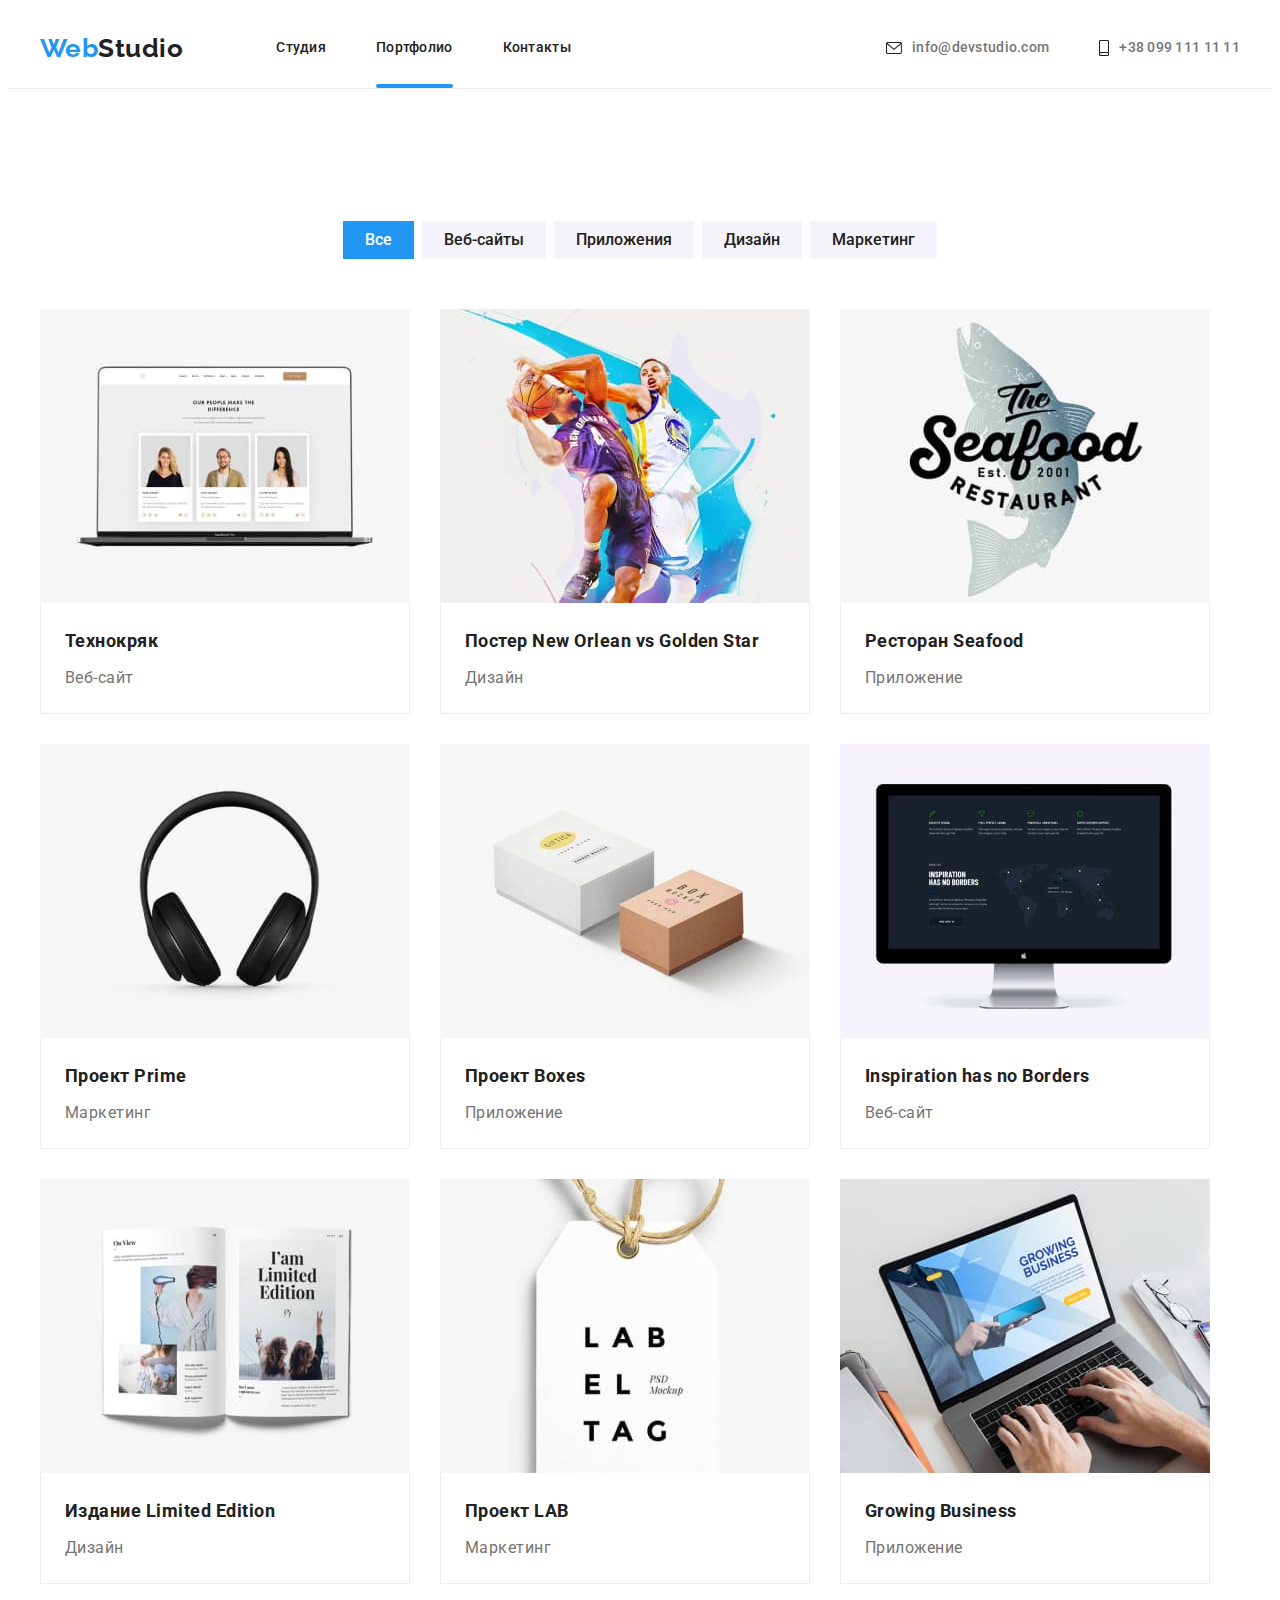
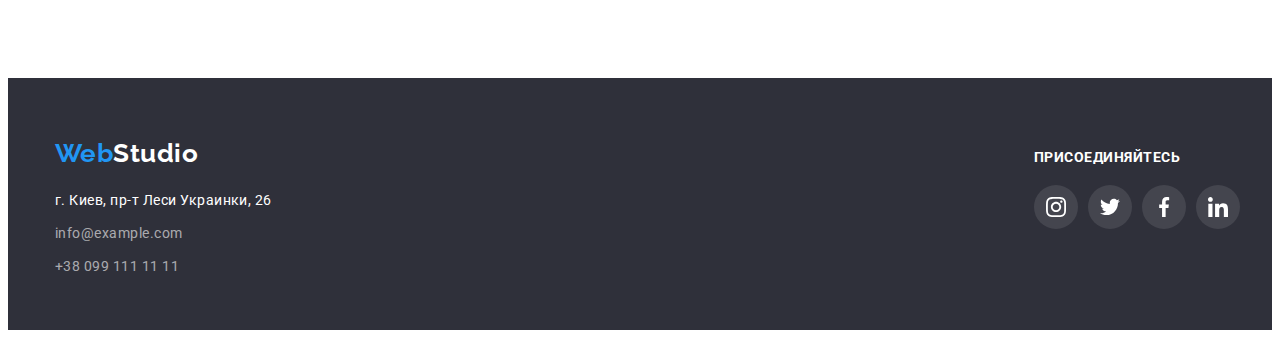
==== portfolio.html @ d1f73ea0 "footer form" ====
<!DOCTYPE html>
<html lang="ru">
<head>
    <meta charset="UTF-8">
    <meta http-equiv="X-UA-Compatible" content="IE=edge">
    <meta name="viewport" content="width=device-width, initial-scale=1.0">
    <title>portfolio</title>
    <link rel="preconnect" href="https://fonts.googleapis.com">
    <link rel="preconnect" href="https://fonts.gstatic.com" crossorigin>
    <link href="https://fonts.googleapis.com/css2?family=Raleway:wght@700&family=Roboto:wght@400;500;700;900&display=swap"
        rel="stylesheet">
    <link rel="stylesheet" href="https://cdnjs.cloudflare.com/ajax/libs/modern-normalize/1.1.0/modern-normalize.min.css"
        integrity="sha512-wpPYUAdjBVSE4KJnH1VR1HeZfpl1ub8YT/NKx4PuQ5NmX2tKuGu6U/JRp5y+Y8XG2tV+wKQpNHVUX03MfMFn9Q=="
        crossorigin="anonymous" referrerpolicy="no-referrer" />
        <link rel="stylesheet" href="css/style.css">
</head>
<body>

<header>
    <div class="container header">
        <nav class="nav-links">
            <a href="/" class="logo" lang="en">
                <span class="logo-color">Web</span>Studio
            </a>
            <ul class="site-nav">
                <li class="item"> <a class="link" href="./index.html">Студия</a></li>
                <li class="item"> <a class="current link" href="./portfolio.html">Портфолио</a> </li>
                <li class="item"> <a class="link" href="">Контакты</a></li>
            </ul>
        </nav>
        <ul class="auth-nav">
            <li class="item">
                <a class="link" lang="en" href="mailto:info@devstudio.com">
                    <svg class="icon" width="16" height="12">
                        <use href="./image/symbol-defs.svg#icon-envelope-1"></use>
                    </svg>
                    info@devstudio.com
                </a>
            </li>
            <li class="item"><a class="link" href="tel:+380991111111">
                    <svg class="icon" width="10" height="16">
                        <use href="./image/symbol-defs.svg#icon-smartphone-1"></use>
                    </svg>
                    +38 099 111 11 11</a>
            </li>
        </ul>
    </div>
</header>


<main>
    <section class="section our-work">
    <div class="container">
        <h1 class="benefits-title">Обзор работ</h1>
        <ul class="benefits-button">
            <li class="button-style item"> <button type="button" class="button">Все</button></li>
            <li class="item"><button type="button" class="button">Веб-сайты</button></li>
            <li class="item"> <button type="button" class="button">Приложения</button></li>
            <li class="item"><button type="button" class="button">Дизайн</button></li>
            <li class="item"><button type="button" class="button">Маркетинг</button></li>
        </ul>
        
        <ul class="benefits-text">
            <li class="benefits-element"> <a href="/">
                    <div class="thumb">
                        <img src="image/portfolio/img1sq.jpg" alt="Технокряк" width="370">
                        <div class="overlay">
                            <p class="text">Технокряк это современная площадка распространения коронавируса. Компании используют эту платформу для цифрового
                                шпионажа и атак на защищённые сервера конкурентов.</p>
                        </div>
                    </div>
                    <div class="text">
                    <h2 class="title">Технокряк</h2>
                    <p>Веб-сайт</p>
                    </div>
                </a>
            </li>
        
            <li class="benefits-element" > <a href="/">
                    <div class="thumb">
                        <img src="image/portfolio/img2sq.jpg" alt="Постер" width="370">
                        <div class="overlay">
                            <p class="text">Технокряк это современная площадка распространения коронавируса. Компании используют эту платформу
                                для цифрового
                                шпионажа и атак на защищённые сервера конкурентов.</p>
                        </div>
                    </div>
                    <div class="text">
                    <h2 class="title">Постер New Orlean vs Golden Star</h2>
                    <p>Дизайн</p>
                    </div>
                </a>
            </li>
        
            <li class="benefits-element" > <a href="/">
                   <div class="thumb">
                        <img src="image/portfolio/img3sq.jpg" alt="Шаблон проекта Ресторана" width="370">
                        <div class="overlay">
                            <p class="text">Технокряк это современная площадка распространения коронавируса. Компании используют эту платформу
                                для цифрового
                                шпионажа и атак на защищённые сервера конкурентов.</p>
                        </div>
                   </div>
                   <div class="text">
                    <h2 class="title">Ресторан Seafood</h2>
                    <p>Приложение</p>
                   </div> 
                </a>
            </li>
        
            <li class="benefits-element" > <a href="/">
                   <div class="thumb">
                        <img src="image/portfolio/img4sq.jpg" alt="Шаблон проекта" width="370">
                    <div class="overlay">
                            <p class="text">Технокряк это современная площадка распространения коронавируса. Компании используют эту платформу для цифрового
                                шпионажа и атак на защищённые сервера конкурентов.</p>
                        </div>
                   </div>
                    <div class="text">
                    <h2 class="title">Проект Prime</h2>
                    <p>Маркетинг</p>
                    </div>
                </a>
            </li>
        
            <li class="benefits-element" > <a href="/">
                   <div class="thumb">
                        <img src="image/portfolio/img5sq.jpg" alt="Шаблон проекта" width="370">
                        <div class="overlay">
                            <p class="text">Технокряк это современная площадка распространения коронавируса. Компании используют эту платформу
                                для цифрового
                                шпионажа и атак на защищённые сервера конкурентов.</p>
                        </div>
                   </div>
                    <div class="text">
                    <h2 class="title">Проект Boxes</h2>
                    <p>Приложение</p>
                    </div>
                </a>
            </li>
        
            <li class="benefits-element" > <a href="/">
                    <div class="thumb">
                        <img src="image/portfolio/img6sq.jpg" alt="Проект веб-сайта" width="370">
                        <div class="overlay">
                            <p class="text">Технокряк это современная площадка распространения коронавируса. Компании используют эту платформу
                                для цифрового
                                шпионажа и атак на защищённые сервера конкурентов.</p>
                        </div>
                    </div>
                    <div class="text">
                    <h2 class="title">Inspiration has no Borders</h2>
                    <p>Веб-сайт</p>
                    </div>
                </a>
            </li>
        
            <li class="benefits-element" > <a href="/">
                   <div class="thumb">
                        <img src="image/portfolio/img7sq.jpg" alt="Проект издания" width="370">
                        <div class="overlay">
                            <p class="text">Технокряк это современная площадка распространения коронавируса. Компании используют эту платформу
                                для цифрового
                                шпионажа и атак на защищённые сервера конкурентов.</p>
                        </div>
                   </div>
                    <div class="text">
                    <h2 class="title">Издание Limited Edition</h2>
                    <p>Дизайн</p>
                    </div>
                </a>
            </li>
        
            <li class="benefits-element" > <a href="/">
                   <div class="thumb">
                        <img src="image/portfolio/img8sq.jpg" alt="Маркетинговый проект" width="370">
                        <div class="overlay">
                            <p class="text">Технокряк это современная площадка распространения коронавируса. Компании используют эту платформу
                                для цифрового
                                шпионажа и атак на защищённые сервера конкурентов.</p>
                        </div>
                   </div>
                    <div class="text">
                    <h2 class="title">Проект LAB</h2>
                    <p>Маркетинг</p>
                    </div>
                </a>
            </li>
        
            <li class="benefits-element"> 
                <a href="/">
                   <div class="thumb">
                        <img src="image/portfolio/img9sq.jpg" alt="Шаблон приложения" width="370">
                        <div class="overlay">
                            <p class="text">Технокряк это современная площадка распространения коронавируса. Компании используют эту платформу
                                для цифрового
                                шпионажа и атак на защищённые сервера конкурентов.</p>
                        </div>
                   </div>
                    <div class="text">
                    <h2 class="title">Growing Business</h2>
                    <p>Приложение</p>
                    </div>
                </a>
            </li>
        </ul>
    </div>
    </section>
 



</main>

<footer class="footer">
    <div class="container join-container">
        <div class="container column">
            <a href="/" class="logo" lang="en">
                <span class="logo-color">Web</span>Studio
            </a>
            <address class="address">
                <p>г. Киев, пр-т Леси Украинки, 26 </p>
                <a href="mailto:info@example.com">info@example.com</a>
                <a href="tel:+380991111111">+38 099 111 11 11</a>
            </address>
        </div>
        <div class="join">
            <h2 class="join-title">ПРИСОЕДИНЯЙТЕСЬ</h2>
            <ul class="join-list">
                <li class="join-links">
                    <a class="link-icon" href="Instagram">
                        <svg class="icon" width="20" height="20">
                            <use href="./image/symbol-defs.svg#icon-instagram-2-2-1"></use>
                        </svg>
                    </a>
                </li>
                <li class="join-links">
                    <a class="link-icon" href="Twitter">
                        <svg class="icon" width="20" height="20">
                            <use href="./image/symbol-defs.svg#icon-twitter-1-1"></use>
                        </svg>
                    </a>
                </li>
                <li class="join-links">
                    <a class="link-icon" href="Facebook">
                        <svg class="icon" width="20" height="20">
                            <use href="./image/symbol-defs.svg#icon-facebook-1-1"></use>
                        </svg>
                    </a>
                </li>
                <li class="join-links">
                    <a class="link-icon" href="Linkedin">
                        <svg class="icon" width="20" height="20">
                            <use href="./image/symbol-defs.svg#icon-linkedin-1-1"></use>
                        </svg>
                    </a>
                </li>
            </ul>


        </div>
    </div>
</footer>

</body>
</html>
---- css/style.css ----
:root {
  --primary-text-color: #212121;
  --accent-color: #2196f3;
  --secondary-color: #757575;
  --white-color: #ffffff;
  --bg-group: #f5f4fa;
  --bg-footer: #2f303a;
  --bg-hero: #c4c4c4;
}

body {
  color: var(--primary-text-color);
  font-family: Roboto, sans-serif;
  letter-spacing: 0.03em;
}

h1,
h2,
h3,
h4,
h5,
ul,
p {
  margin-top: 0;
  margin-bottom: 0;
  padding-right: 0;
  padding-left: 0;
}

img {
  display: block;
  max-width: 100%;
  height: auto;
}
ul {
  list-style: none;
  display: inline-block;
}
a {
  text-decoration: none;
  display: block;
}

button {
  font-family: inherit;
}

.container {
  margin-left: auto;
  margin-right: auto;
  width: 1200px;
  padding-left: 15px;
  padding-right: 15px;
}
.section {
  padding-top: 94px;
  padding-bottom: 94px;
}

/*header*/

header {
  border-bottom: 1px solid #ececec;
}
.header,
.nav-links {
  padding-bottom: 0;
  display: flex;
  align-items: center;
  justify-content: space-between;
}
.logo {
  display: block;
  margin-right: 93px;

  color: var(--primary-text-color);
  font-family: Raleway, sans-serif;
  font-weight: 700;
  font-size: 26px;
  line-height: 1.19;
}

.site-nav,
.auth-nav {
  display: flex;
}

.logo-color {
  color: var(--accent-color);
}
.item + .item {
  margin-left: 50px;
}
.site-nav .link,
.auth-nav .link {
  display: block;
  padding-top: 32px;
  padding-bottom: 32px;
  color: var(--primary-text-color);
  font-weight: 500;
  font-size: 14px;
  line-height: 1.14;
  letter-spacing: 0.02em;
  transition: color 250ms cubic-bezier(0.4, 0, 0.2, 1);
}
.site-nav .item {
  position: relative;
}
.site-nav .current::after {
  content: '';
  text-decoration: underline;
  background-color: var(--accent-color);
  width: 100%;
  height: 4px;
  border-radius: 2px;

  position: absolute;
  bottom: 0;
  left: 0;
}

.site-nav .link:hover,
.site-nav .link:focus {
  color: var(--accent-color);
}
.site-nav .current:active,
.site-nav .current:visited {
  color: var(--accent-color);
}

.auth-nav {
  margin-left: auto;
}

.auth-nav .link {
  color: var(--secondary-color);
}
.auth-nav .link:hover,
.auth-nav .link:focus {
  color: var(--accent-color);
}
.link .icon {
  margin-right: 10px;
  fill: var(--primary-text-color);
}
.item .link {
  display: flex;
  justify-content: center;
  align-items: center;
}
.link:hover .icon {
  fill: var(--accent-color);
}
/*section hero*/

.hero {
  background-image: linear-gradient(to right, rgba(47, 48, 58, 0.4), rgba(47, 48, 58, 0.4)),
    url(../image/hero/Img.png);
  background-color: var(--bg-hero);

  text-align: center;
  max-width: 1600px;
  padding-top: 200px;
  padding-bottom: 200px;
  margin-left: auto;
  margin-right: auto;
}
.hero-title {
  color: var(--white-color);
  font-weight: 900;
  font-size: 44px;
  line-height: 1.36;
  letter-spacing: 0.06em;
  margin-bottom: 30px;
  max-width: 696px;
  margin-left: auto;
  margin-right: auto;
}
.hero button {
  color: var(--white-color);
  background: var(--accent-color);
  font-weight: 700;
  font-size: 16px;
  line-height: 1.88;
  letter-spacing: 0.06em;
  cursor: pointer;
  transition: background-color 250ms cubic-bezier(0.4, 0, 0.2, 1);
}
.hero button:hover,
.hero button:focus {
  background-color: #188ce8;
}

/*section benefits*/
.icon-benefits {
  width: 270px;
  height: 120px;
  display: flex;
  justify-content: center;
  align-items: center;
  margin-bottom: 30px;
  background-color: #f5f4fa;
  border-radius: 4px;
}
.icon-benefits .icon {
  fill: var(--primary-text-color);
}

.benefits-text {
  display: flex;
  flex-wrap: wrap;
}
.benefits-title {
  visibility: hidden;
}
.benefits-text .item {
  width: 270px;
}
.benefits-text .item + .item {
  margin-left: 30px;
}
.benefits-text h3 {
  color: var(--primary-text-color);
  font-weight: 700;
  font-size: 14px;
  line-height: 1.17;
  margin-bottom: 10px;
}

.benefits-text p {
  color: var(--secondary-color);
  font-weight: 400;
  font-size: 14px;
  line-height: 1.71;
}

/*work*/

.work {
  padding-top: 0;
}
.work-title,
.our-team,
.clients {
  margin-bottom: 50px;

  color: var(--primary-text-color);
  font-weight: 700;
  font-size: 36px;
  line-height: 1.17;
  text-align: center;
}
.work-list {
  display: flex;
  flex-wrap: wrap;
}
.work-list .item {
  width: 370px;
  position: relative;
}
.work-list .item + .item {
  margin-left: 30px;
}

.label {
  position: absolute;
  bottom: 0;
  right: 0;
  width: 370px;
  height: 70px;
  background: rgba(47, 48, 58, 0.8);

  padding-top: 26px;
  padding-bottom: 26px;

  font-weight: 700;
  font-size: 14px;
  line-height: 1.17;
  text-align: center;
  text-transform: uppercase;

  color: var(--white-color);
}

/*our team*/
.group {
  background-color: var(--bg-group);
}

.team {
  display: flex;
}

.team .item + .item {
  margin-left: 30px;
}
.team .item {
  background-color: var(--white-color);
  box-shadow: 0px 2px 1px rgba(0, 0, 0, 0.2), 0px 1px 1px rgba(0, 0, 0, 0.14),
    0px 1px 3px rgba(0, 0, 0, 0.12);
  border-bottom-right-radius: 4px;
  border-bottom-left-radius: 4px;
}

.team .title {
  padding-top: 30px;
  padding-bottom: 30px;
  padding-left: 30px;
  padding-right: 30px;
}
.team h3 {
  color: var(--primary-text-color);
  font-weight: 500;
  font-size: 16px;
  line-height: 1.19;
  text-align: center;
  margin-bottom: 10px;
}
.team p {
  color: var(--secondary-color);
  font-weight: 400;
  font-size: 16px;
  line-height: 1.19;
  text-align: center;
}
.social-link {
  margin-top: 16px;
  margin-left: auto;
  margin-right: auto;
  display: flex;
  justify-content: center;
  align-items: center;
}

.icon-link {
  display: flex;
  width: 44px;
  height: 44px;
  justify-content: center;
  align-items: center;
  border-radius: 50%;
  transition: background-color 250ms cubic-bezier(0.4, 0, 0.2, 1);
}
.icon-link .icon {
  fill: #afb1b8;
  transition: fill 250ms cubic-bezier(0.4, 0, 0.2, 1);
}

.icon-link:hover {
  background-color: var(--accent-color);
}
.icon-link:hover .icon {
  fill: var(--white-color);
}

.link-group + .link-group {
  margin-left: 10px;
}

/*Clients*/

.clients-link {
  display: flex;
  align-items: center;
}

.clients-item + .clients-item {
  margin-left: 30px;
}

.client-link {
  width: 170px;
  height: 92px;
  justify-content: center;
  border-radius: 4px;
  border: 1px solid #afb1b8;
  display: flex;
  align-items: center;
  cursor: pointer;
  transition: fill 250ms cubic-bezier(0.4, 0, 0.2, 1), border 250ms cubic-bezier(0.4, 0, 0.2, 1);
}

.client-link:focus,
.client-link:hover {
  fill: var(--accent-color);
  border: 1px solid var(--accent-color);
}

.client-link {
  fill: #afb1b8;
}

/*our work*/

.our-work .button {
  padding: 6px 22px;
  color: var(--primary-text-color);
  background: var(--bg-group);
  cursor: pointer;
  font-weight: 500;
  font-size: 16px;
  line-height: 1.63;
  text-align: center;
  border: transparent;
  transition: background-color 250ms cubic-bezier(0.4, 0, 0.2, 1),
    color 250ms cubic-bezier(0.4, 0, 0.2, 1), box-shadow 250ms cubic-bezier(0.4, 0, 0.2, 1);
}

.our-work .button:hover,
.our-work .button:focus {
  color: var(--white-color);
  background-color: #2196f3;
  box-shadow: 0px 2px 2px rgba(0, 0, 0, 0.12), 0px 1px 2px rgba(0, 0, 0, 0.08),
    0px 3px 1px rgba(0, 0, 0, 0.1);
}

.our-work button:active,
.our-work button:visited {
  color: var(--accent-color);
}
.our-work .button-style button {
  color: var(--white-color);
  background-color: var(--accent-color);
}
.benefits-button {
  display: flex;
  flex-wrap: wrap;
  justify-content: center;
  margin-bottom: 50px;
}
.benefits-button .item + .item {
  margin-left: 8px;
}

.benefits-element {
  width: 370px;
  margin-right: 30px;
  margin-bottom: 30px;
  transition: box-shadow 250ms cubic-bezier(0.4, 0, 0.2, 1);
}

.benefits-element:nth-child(3n) {
  margin-right: 0;
}
.benefits-element:nth-last-child(-n + 3) {
  margin-bottom: 0;
}
.benefits-element:hover,
.benefits-element:focus {
  box-shadow: 1px 4px 6px rgba(0, 0, 0, 0.16), 0px 4px 4px rgba(0, 0, 0, 0.06),
    0px 1px 1px rgba(0, 0, 0, 0.12);
}
.benefits-text:nth-child(3n) {
  margin-right: 0;
}
.text {
  padding: 20px 24px;
  border-left: 1px solid#EEEEEE;
  border-bottom: 1px solid#EEEEEE;
  border-right: 1px solid#EEEEEE;
}
.text .title {
  margin-bottom: 4px;
  color: var(--primary-text-color);
  font-weight: 700;
  font-size: 18px;
  line-height: 2;
  text-align: left;
  letter-spacing: 0, 06em;
}
.benefits-element:hover .overlay {
  transform: translateY(0);
}
.thumb {
  position: relative;
  overflow: hidden;
}

.overlay {
  position: absolute;
  bottom: 0;
  left: 0;
  width: 100%;
  height: 100%;
  background: rgba(33, 150, 243, 0.9);
  transform: translateY(100%);
  transition: transform 250ms cubic-bezier(0.4, 0, 0.2, 1);
}
.thumb .overlay .text {
  font-weight: 400;
  font-size: 18px;
  line-height: 1.56;
  color: var(--white-color);
  margin: 63px 24px;
  padding: 0;
  border: none;
}

.our-work .benefits-text p {
  color: var(--secondary-color);
  font-weight: 400;
  font-size: 16px;
  line-height: 1.88;
  text-align: left;
}
/*footer*/
footer {
  background-color: var(--bg-footer);
  padding-top: 60px;
  padding-bottom: 60px;
}
.column {
  margin: 0;
}
.footer .logo {
  width: 145px;
  height: 31px;
  color: var(--white-color);
  margin-right: 0;
}

.address {
  width: 231px;
  height: 81px;
  margin-top: 20px;
  color: var(--white-color);
  font-style: normal;
  font-weight: 400;
  font-size: 14px;
  line-height: 1.71;
}
.address a {
  display: block;
  margin-top: 9px;
  color: rgba(255, 255, 255, 0.6);
  transition: color 250ms cubic-bezier(0.4, 0, 0.2, 1);
}
.address a:hover,
.address a:focus {
  color: var(--accent-color);
}
.join-container {
  display: flex;
  align-items: baseline;
  position: relative;
}
.join {
  margin-left: 70px;
  color: var(--white-color);
}
.join-title {
  font-size: 14px;
  font-weight: 700;
}
.join-list {
  display: flex;
  margin-top: 20px;
}
.join-links + .join-links {
  margin-left: 10px;
}
.link-icon {
  display: flex;
  justify-content: center;
  align-items: center;
  background-color: rgba(255, 255, 255, 0.1);
  border-radius: 50%;
  height: 44px;
  width: 44px;
  transition: background-color 250ms cubic-bezier(0.4, 0, 0.2, 1);
}
.link-icon .icon {
  fill: #ffffff;
}
.link-icon:hover,
.link-icon:focus {
  background-color: var(--accent-color);
}

.form-footer {
  width: 570px;
  height: 86px;
  left: 815px;
  bottom: 94px;
}
.form-action {
  display: flex;
  flex-wrap: wrap;
  justify-content: baseline;
  margin-top: 20px;
}
.form-action input {
  border: 1px solid rgba(255, 255, 255, 0.3);
  box-sizing: border-box;
  filter: drop-shadow(0px 4px 4px rgba(0, 0, 0, 0.15));
  border-radius: 4px;
  background-color: transparent;
  width: 358px;
  height: 50px;
  margin-right: 12px;
  padding: 0;
}
.title-form {
  font-weight: 700;
  font-size: 14px;
  line-height: 1.14;
  text-transform: uppercase;

  color: var(--white-color);
}
.button-footer {
  width: 200px;
  height: 50px;
  padding: 0;
  margin: 0;
  background-color: var(--accent-color);
  border-radius: 4px;
  box-shadow: 0px 4px 4px rgba(0, 0, 0, 0.15);
  font-family: Roboto;
  font-style: normal;
  font-weight: bold;
  font-size: 16px;
  line-height: 30px;
  /* identical to box height, or 187% */

  display: flex;
  align-items: center;
  text-align: center;
  letter-spacing: 0.06em;

  color: #ffffff;
}
.footer-icon {
  fill: var(--white-color);
  background-color: var(--accent-color);
}
/*modal*/

.backdrop {
  position: fixed;
  top: 0;
  left: 0;
  width: 100%;
  height: 100%;
  background-color: rgba(0, 0, 0, 0.2);
  opacity: 1;

  transition: opacity 250ms cubic-bezier(0.4, 0, 0.2, 1);
}
.backdrop.is-hidden {
  opacity: 0;
  pointer-events: none;
  visibility: inherit;
}
.backdrop.is-hidden .modal {
  transform: translate(-50%, -50%) scale(1.1);
}
.modal {
  position: absolute;
  top: 50%;
  left: 50%;

  min-width: 528px;
  min-height: 581px;

  background: var(--white-color);
  box-shadow: 0px 1px 3px rgba(0, 0, 0, 0.12), 0px 1px 1px rgba(0, 0, 0, 0.14),
    0px 2px 1px rgba(0, 0, 0, 0.2);
  border-radius: 4px;

  transform: translate(-50%, -50%) scale(1);

  transition: transform 250ms cubic-bezier(0.4, 0, 0.2, 1);
}

.close-button {
  position: absolute;
  top: 8px;
  right: 8px;
  width: 30px;
  height: 30px;
  background: var(--white-color);
  border: 1px solid rgba(0, 0, 0, 0.1);
  box-sizing: border-box;
  border-radius: 50%;
  cursor: pointer;
  padding: 0;
}

.icon-close  {
  fill: #000;
}
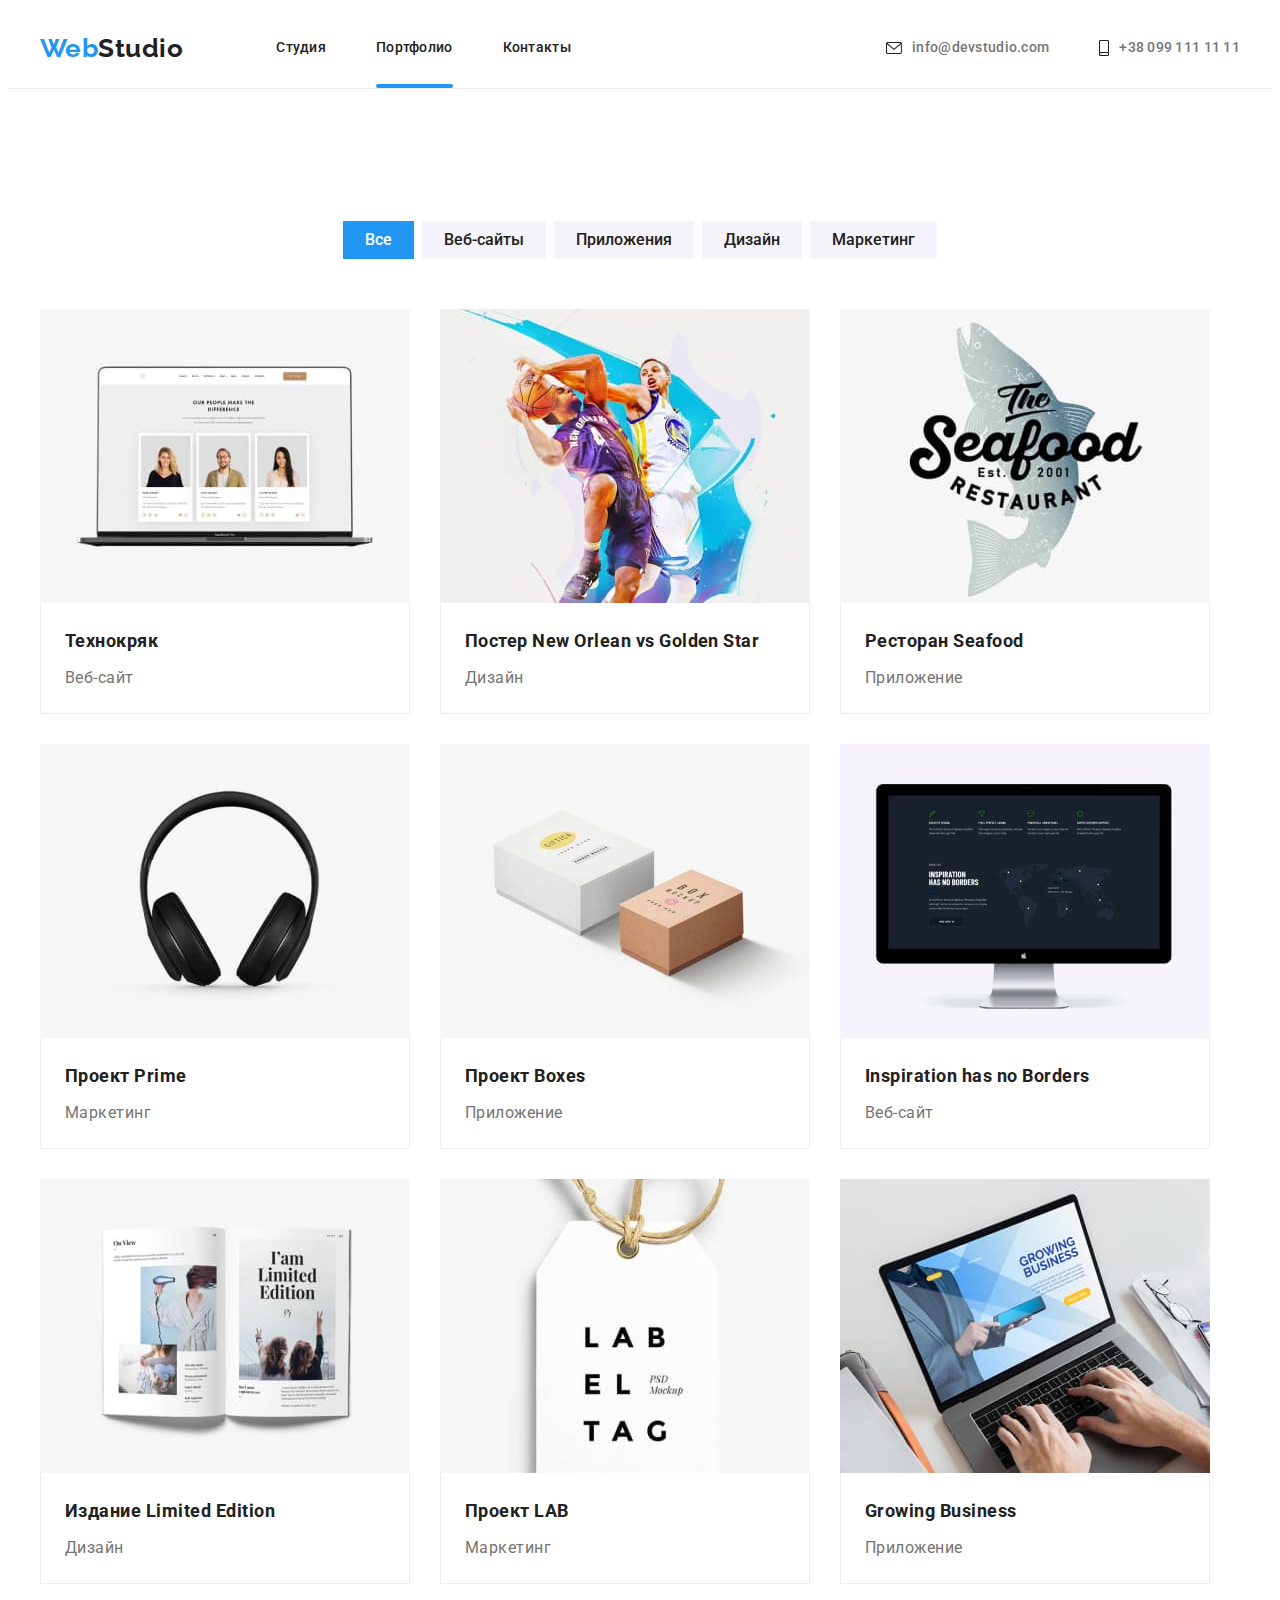
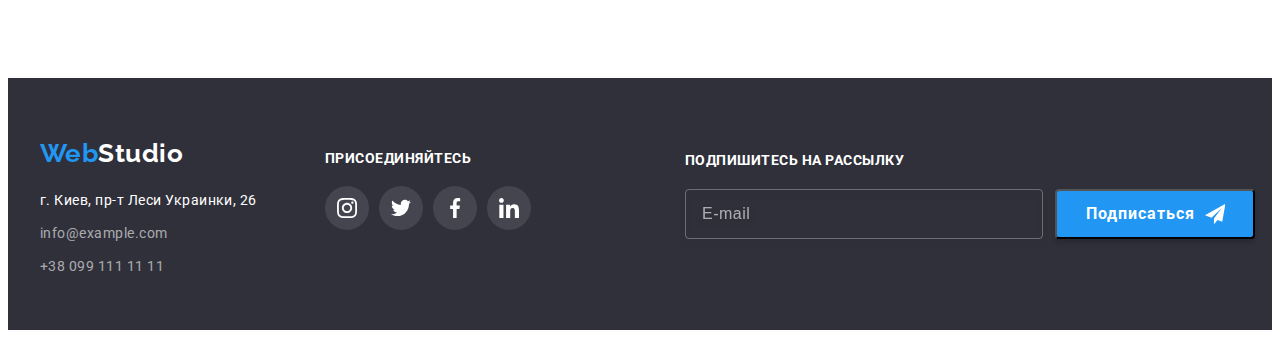
==== commit 099b0749: "добавляет оформление заявки" ====
--- a/portfolio.html
+++ b/portfolio.html
@@ -214,7 +214,7 @@
 
 <footer class="footer">
     <div class="container join-container">
-        <div class="container column">
+        <div class="column">
             <a href="/" class="logo" lang="en">
                 <span class="logo-color">Web</span>Studio
             </a>
@@ -259,8 +259,20 @@
 
 
         </div>
+        <div class="form-footer">
+            <b class="title-form">подпишитесь на рассылку</b>
+            <form class="form-action">
+                <input type="email" name="mail" placeholder="E-mail">
+                <button class="button-footer" type="submit">Подписаться
+                    <svg class="footer-icon" width="24" height="24">
+                        <use href="./image/symbol-defs.svg#icon-footer-icon"></use>
+                    </svg>
+                </button>
+            </form>
+        </div>
     </div>
 </footer>
 
+
 </body>
 </html>--- a/css/style.css
+++ b/css/style.css
@@ -545,7 +545,9 @@
   position: relative;
 }
 .join {
-  margin-left: 70px;
+  position: absolute;
+  top: 12px;
+  left: 300px;
   color: var(--white-color);
 }
 .join-title {
@@ -578,10 +580,19 @@
 }
 
 .form-footer {
+  position: absolute;
+  top: 12px;
+  right: 0;
   width: 570px;
   height: 86px;
-  left: 815px;
-  bottom: 94px;
+}
+.title-form {
+  font-weight: 700;
+  font-size: 14px;
+  line-height: 1.14;
+  text-transform: uppercase;
+
+  color: var(--white-color);
 }
 .form-action {
   display: flex;
@@ -598,39 +609,46 @@
   width: 358px;
   height: 50px;
   margin-right: 12px;
-  padding: 0;
-}
-.title-form {
-  font-weight: 700;
-  font-size: 14px;
-  line-height: 1.14;
-  text-transform: uppercase;
-
-  color: var(--white-color);
-}
+  padding-left: 16px;
+}
+.form-action input::placeholder {
+  width: 47px;
+  height: 20px;
+  font-size: 16px;
+  line-height: 1.25;
+
+  display: flex;
+  align-items: center;
+  letter-spacing: 0.03em;
+
+  color: rgba(255, 255, 255, 0.6);
+}
+.form-action input:not(:placeholder-shown) {
+  color: var(--white-color);
+}
+
 .button-footer {
   width: 200px;
   height: 50px;
-  padding: 0;
-  margin: 0;
+  padding: 10px 28px 10px 29px;
+
   background-color: var(--accent-color);
   border-radius: 4px;
   box-shadow: 0px 4px 4px rgba(0, 0, 0, 0.15);
-  font-family: Roboto;
-  font-style: normal;
-  font-weight: bold;
+
+  font-weight: 700;
   font-size: 16px;
-  line-height: 30px;
-  /* identical to box height, or 187% */
+  line-height: 1.88;
 
   display: flex;
   align-items: center;
   text-align: center;
   letter-spacing: 0.06em;
 
-  color: #ffffff;
+  color: var(--white-color);
 }
 .footer-icon {
+  margin-left: 10px;
   fill: var(--white-color);
   background-color: var(--accent-color);
 }
@@ -690,3 +708,173 @@
 .icon-close  {
   fill: #000;
 }
+.close-button:hover .icon-close,
+.close-button:focus .icon-close {
+  fill: var(--accent-color);
+  transition: fill 250ms cubic-bezier(0.4, 0, 0.2, 1);
+}
+
+.modal-title {
+  display: block;
+  font-weight: 700;
+  font-size: 20px;
+  line-height: 1.15;
+  text-align: center;
+  letter-spacing: 0.03em;
+  margin-top: 40px;
+  margin-bottom: 12px;
+
+  color: var(--primary-text-color);
+}
+
+.form {
+  width: 448px;
+  margin-right: auto;
+  margin-left: auto;
+}
+
+.form-label {
+  width: 448px;
+  min-height: 58px;
+  position: relative;
+  display: flex;
+  flex-direction: column;
+}
+
+.form-label:not(:last-child) {
+  margin-bottom: 10px;
+}
+
+.label-title {
+  display: inline-block;
+  margin-bottom: 4px;
+
+  font-weight: 400;
+  font-size: 12px;
+  line-height: 1.17px;
+  letter-spacing: 0.01em;
+
+  color: var(--secondary-color);
+}
+
+.form-input {
+  width: 100%;
+  height: 40px;
+  outline: none;
+  padding-left: 41px;
+  border: 1px solid rgba(33, 33, 33, 0.2);
+  box-sizing: border-box;
+  border-radius: 4px;
+}
+
+.name-icon {
+  position: absolute;
+  top: 50%;
+  left: 12px;
+  transform: translateY(-50%);
+}
+.comment {
+  padding: 12px 16px;
+}
+.form-label textarea::placeholder {
+  font-size: 12px;
+  line-height: 1.17;
+  letter-spacing: 0.01em;
+
+  margin: 12px 16px;
+
+  color: rgba(117, 117, 117, 0.5);
+}
+.form-input:focus-within {
+  border: 1px solid var(--accent-color);
+}
+.form-label:focus-within > .name-icon {
+  fill: var(--accent-color);
+}
+
+textarea {
+  resize: none;
+  outline: none;
+  width: 100%;
+  height: 120px;
+  border: 1px solid rgba(33, 33, 33, 0.2);
+  box-sizing: border-box;
+  border-radius: 4px;
+}
+textarea:focus-within {
+  border: 1px solid var(--accent-color);
+}
+
+.checkbox-label {
+  display: block;
+
+  width: 425px;
+  margin-right: auto;
+  margin-left: auto;
+  margin-top: 20px;
+  margin-bottom: 30px;
+}
+.label-text {
+  font-size: 14px;
+  line-height: 1.71;
+
+  color: var(--secondary-color);
+}
+.licence-link {
+  display: inline;
+  text-decoration: underline;
+
+  color: var(--accent-color);
+}
+.checkbox {
+  position: absolute;
+  width: 1px;
+  height: 1px;
+  margin: -1px;
+  border: 0;
+  padding: 0;
+  clip: rect(0 0 0 0);
+  overflow: hidden;
+}
+.checkbox-icon {
+  width: 16px;
+  height: 15px;
+  border: 0.2px solid black;
+  display: inline-block;
+}
+
+.checkbox:checked + .checkbox-icon {
+  background-color: var(--accent-color);
+  background-size: contain;
+  background-origin: border-box;
+  background-image: url('../image/Vector\ \(1\).svg');
+
+  border-color: var(--accent-color);
+}
+
+.modal-button {
+  width: 200px;
+  height: 50px;
+  padding: 10px 56px 10px 55px;
+  margin: auto;
+
+  background: var(--accent-color);
+  box-shadow: 0px 4px 4px rgba(0, 0, 0, 0.15);
+  border-radius: 4px;
+
+  font-weight: 700;
+  font-size: 16px;
+  line-height: 1.88;
+  display: flex;
+  align-items: center;
+  text-align: center;
+  letter-spacing: 0.06em;
+
+  color: var(--white-color);
+  cursor: pointer;
+  transition: background-color 250ms cubic-bezier(0.4, 0, 0.2, 1);
+}
+.modal-button:hover,
+.modal-button:focus {
+  background-color: #188ce8;
+}
